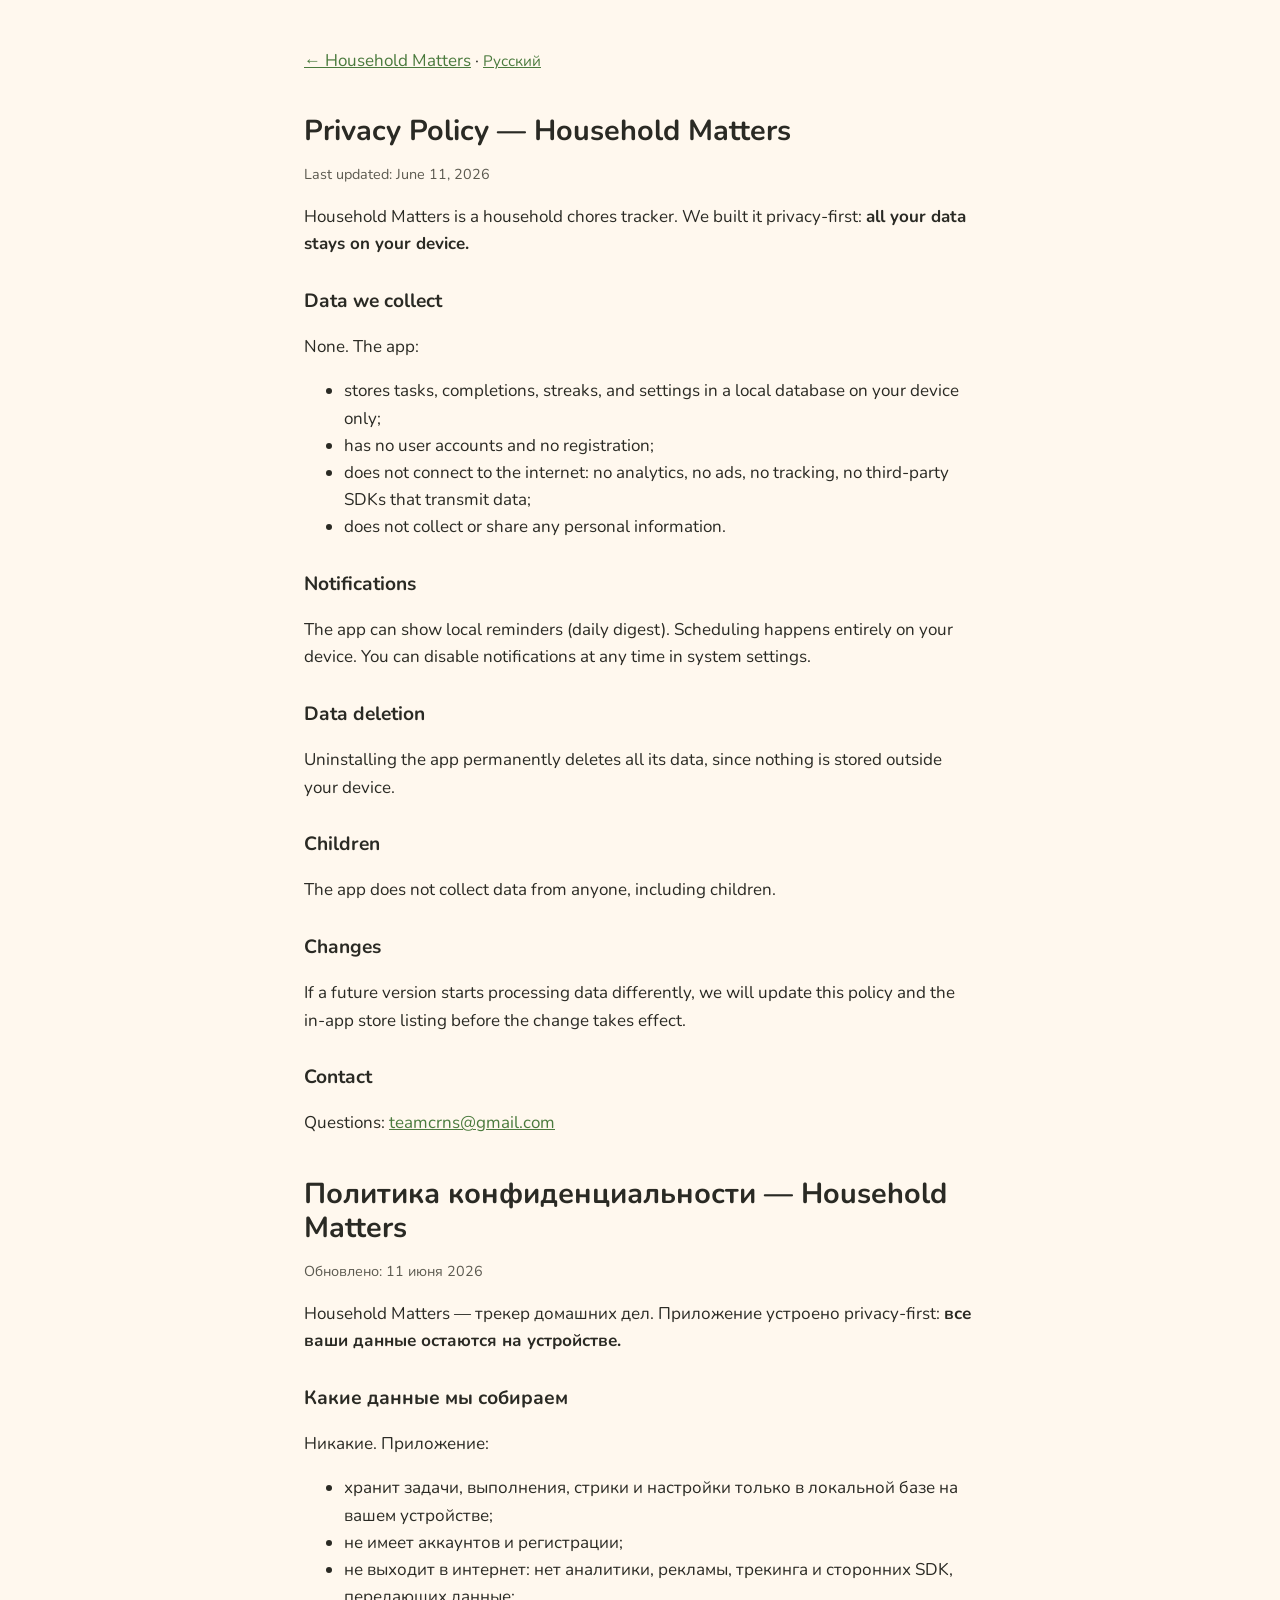
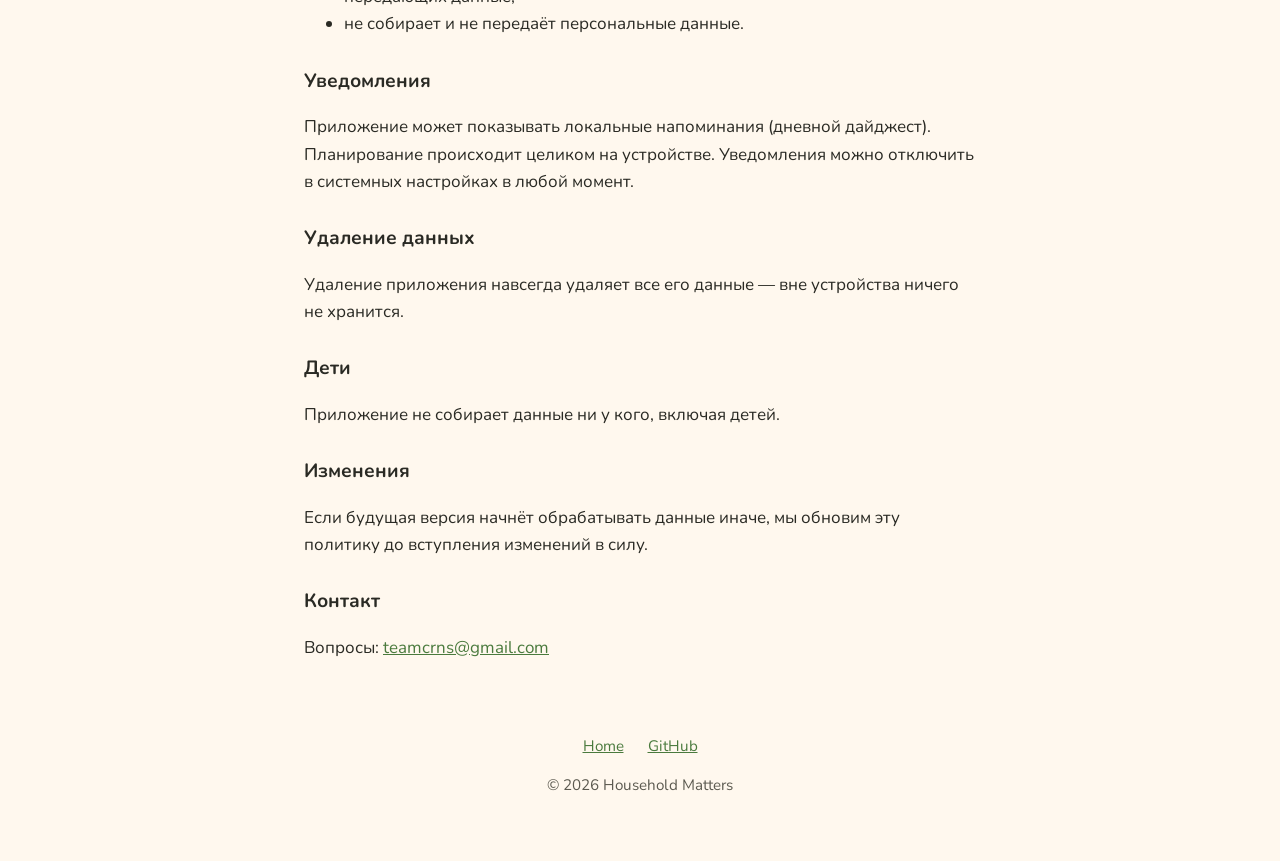
==== privacy.html @ 1ef6ef4f "Add landing page + privacy policy for Household Matters Static GitHub Pages site: flower-themed land" ====
<!DOCTYPE html>
<html lang="en">
<head>
  <meta charset="UTF-8">
  <meta name="viewport" content="width=device-width, initial-scale=1.0">
  <title>Privacy Policy — Household Matters</title>
  <meta name="description" content="Household Matters privacy policy. No data collected, fully offline, nothing leaves your device.">
  <link rel="icon" href="assets/logo.svg">
  <link rel="preconnect" href="https://fonts.googleapis.com">
  <link href="https://fonts.googleapis.com/css2?family=Nunito:wght@400;700;800&display=swap" rel="stylesheet">
  <link rel="stylesheet" href="styles.css">
</head>
<body>
  <main class="wrap">
    <p><a href="index.html">← Household Matters</a> · <a class="lang-switch" href="#ru">Русский</a></p>

    <article id="en">
      <h1>Privacy Policy — Household Matters</h1>
      <p class="updated">Last updated: June 11, 2026</p>
      <p>Household Matters is a household chores tracker. We built it privacy-first:
        <strong>all your data stays on your device.</strong></p>

      <h2>Data we collect</h2>
      <p>None. The app:</p>
      <ul>
        <li>stores tasks, completions, streaks, and settings in a local database on your device only;</li>
        <li>has no user accounts and no registration;</li>
        <li>does not connect to the internet: no analytics, no ads, no tracking, no third-party SDKs that transmit data;</li>
        <li>does not collect or share any personal information.</li>
      </ul>

      <h2>Notifications</h2>
      <p>The app can show local reminders (daily digest). Scheduling happens entirely on your device.
        You can disable notifications at any time in system settings.</p>

      <h2>Data deletion</h2>
      <p>Uninstalling the app permanently deletes all its data, since nothing is stored outside your device.</p>

      <h2>Children</h2>
      <p>The app does not collect data from anyone, including children.</p>

      <h2>Changes</h2>
      <p>If a future version starts processing data differently, we will update this policy and the in-app
        store listing before the change takes effect.</p>

      <h2>Contact</h2>
      <p>Questions: <a href="mailto:teamcrns@gmail.com">teamcrns@gmail.com</a></p>
    </article>

    <article id="ru">
      <h1>Политика конфиденциальности — Household Matters</h1>
      <p class="updated">Обновлено: 11 июня 2026</p>
      <p>Household Matters — трекер домашних дел. Приложение устроено privacy-first:
        <strong>все ваши данные остаются на устройстве.</strong></p>

      <h2>Какие данные мы собираем</h2>
      <p>Никакие. Приложение:</p>
      <ul>
        <li>хранит задачи, выполнения, стрики и настройки только в локальной базе на вашем устройстве;</li>
        <li>не имеет аккаунтов и регистрации;</li>
        <li>не выходит в интернет: нет аналитики, рекламы, трекинга и сторонних SDK, передающих данные;</li>
        <li>не собирает и не передаёт персональные данные.</li>
      </ul>

      <h2>Уведомления</h2>
      <p>Приложение может показывать локальные напоминания (дневной дайджест). Планирование происходит целиком
        на устройстве. Уведомления можно отключить в системных настройках в любой момент.</p>

      <h2>Удаление данных</h2>
      <p>Удаление приложения навсегда удаляет все его данные — вне устройства ничего не хранится.</p>

      <h2>Дети</h2>
      <p>Приложение не собирает данные ни у кого, включая детей.</p>

      <h2>Изменения</h2>
      <p>Если будущая версия начнёт обрабатывать данные иначе, мы обновим эту политику до вступления
        изменений в силу.</p>

      <h2>Контакт</h2>
      <p>Вопросы: <a href="mailto:teamcrns@gmail.com">teamcrns@gmail.com</a></p>
    </article>
  </main>

  <footer>
    <nav>
      <a href="index.html">Home</a>
      <a href="https://github.com/relocmed/householdmetters">GitHub</a>
    </nav>
    <p>© 2026 Household Matters</p>
  </footer>
</body>
</html>
---- styles.css ----
:root {
  --bg: #FFF8EE;
  --surface: #FFFFFF;
  --text: #2A2A24;
  --text-soft: #5C5A50;
  --green: #4A7A3D;
  --green-bright: #7FB069;
  --terracotta: #D85A30;
  --radius: 16px;
}

* { box-sizing: border-box; }

body {
  margin: 0;
  font-family: "Nunito", -apple-system, "Segoe UI", Roboto, sans-serif;
  font-size: 17px;
  line-height: 1.6;
  color: var(--text);
  background: var(--bg);
}

.wrap {
  max-width: 720px;
  margin: 0 auto;
  padding: 24px;
}

header.hero {
  text-align: center;
  padding: 56px 24px 32px;
}

.hero img.logo {
  width: 128px;
  height: 128px;
}

h1 {
  font-size: 2.2rem;
  line-height: 1.2;
  margin: 16px 0 8px;
}

.tagline {
  font-size: 1.2rem;
  color: var(--text-soft);
  margin: 0 auto;
  max-width: 32ch;
}

.decay-strip {
  display: flex;
  justify-content: center;
  align-items: center;
  gap: 8px;
  margin: 40px auto 8px;
  flex-wrap: wrap;
}

.decay-strip img {
  width: 72px;
  height: 72px;
  background: var(--surface);
  border-radius: var(--radius);
  padding: 8px;
  box-shadow: 0 2px 8px rgba(42, 42, 36, 0.08);
}

.decay-strip .arrow {
  color: var(--text-soft);
  flex-shrink: 0;
}

.decay-caption {
  text-align: center;
  color: var(--text-soft);
  font-size: 0.95rem;
  margin-bottom: 48px;
}

.features {
  display: grid;
  grid-template-columns: repeat(auto-fit, minmax(220px, 1fr));
  gap: 16px;
  padding: 0;
  margin: 32px 0;
  list-style: none;
}

.features li {
  background: var(--surface);
  border-radius: var(--radius);
  padding: 20px;
  box-shadow: 0 2px 8px rgba(42, 42, 36, 0.06);
}

.features h3 {
  margin: 0 0 6px;
  font-size: 1.05rem;
  color: var(--green);
}

.features p {
  margin: 0;
  font-size: 0.95rem;
  color: var(--text-soft);
}

.features svg {
  width: 28px;
  height: 28px;
  stroke: var(--green-bright);
  margin-bottom: 10px;
}

a { color: var(--green); }

a:focus-visible {
  outline: 3px solid var(--green-bright);
  outline-offset: 2px;
  border-radius: 4px;
}

footer {
  text-align: center;
  padding: 32px 24px 48px;
  color: var(--text-soft);
  font-size: 0.95rem;
}

footer nav {
  display: flex;
  gap: 24px;
  justify-content: center;
  margin-bottom: 12px;
  flex-wrap: wrap;
}

/* privacy page */
article h1 { font-size: 1.8rem; margin-top: 40px; }
article h2 { font-size: 1.2rem; margin-top: 28px; }
article { max-width: 68ch; }
.lang-switch {
  display: inline-block;
  margin-top: 8px;
  font-size: 0.95rem;
}
.updated { color: var(--text-soft); font-size: 0.9rem; }
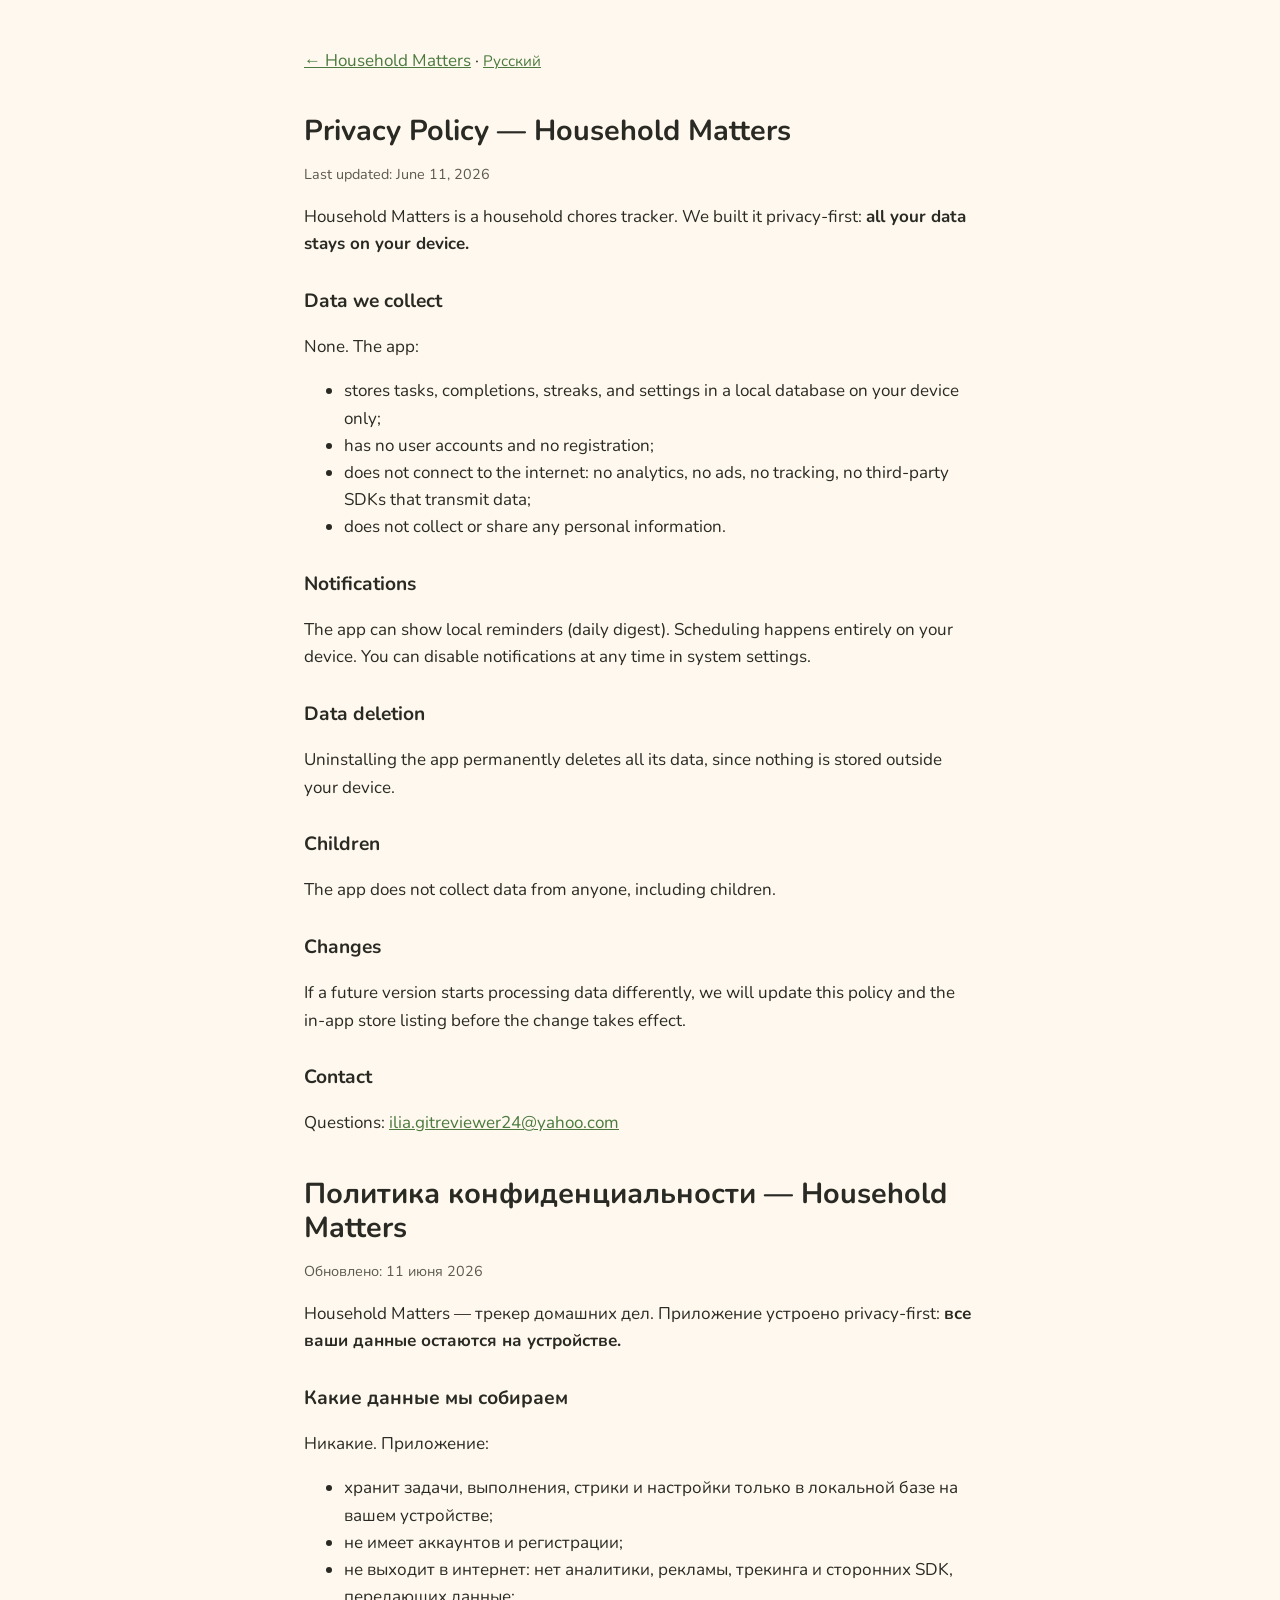
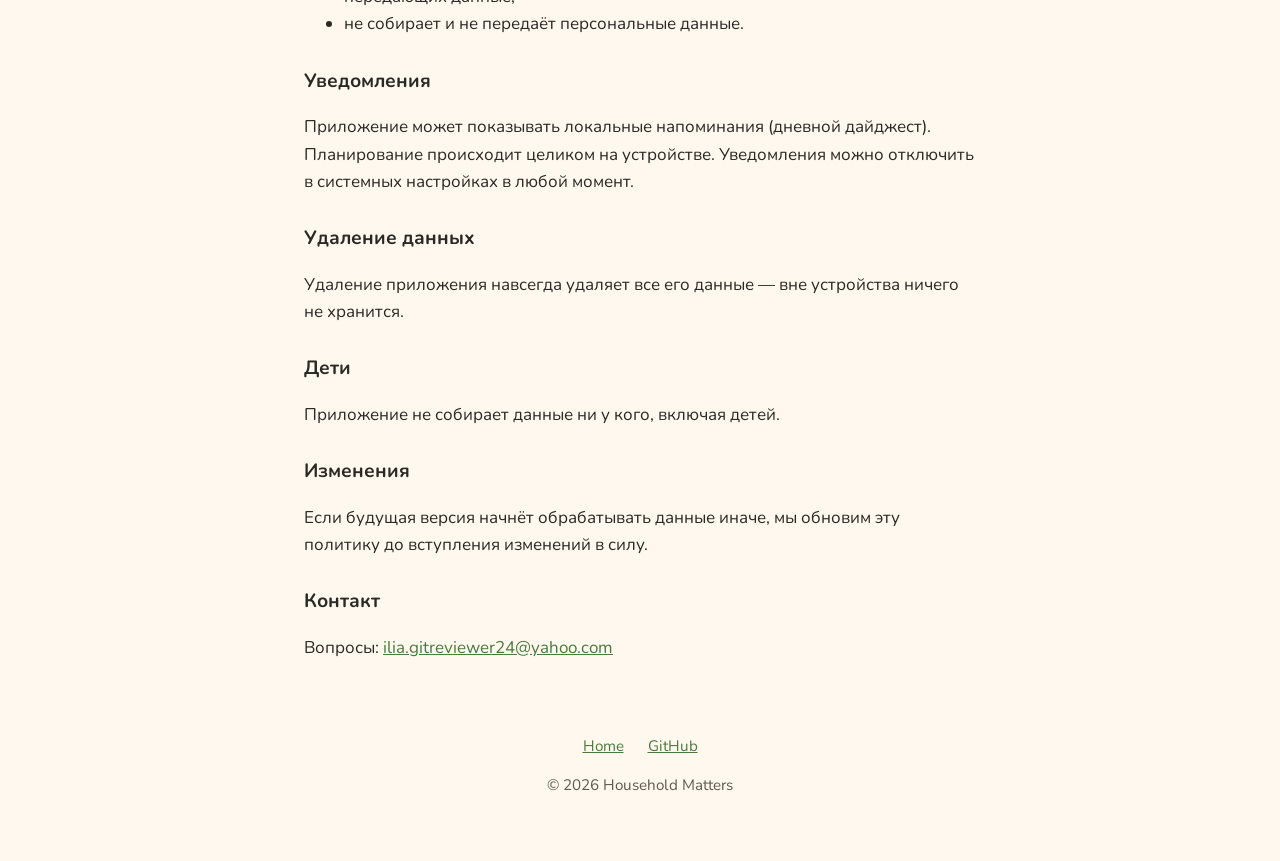
==== commit ef51d7b5: "Update contact email to ilia.gitreviewer24@yahoo.com Co-Authored-By: Claude Opus 4.8 <noreply@anthro" ====
--- a/privacy.html
+++ b/privacy.html
@@ -44,7 +44,7 @@
         store listing before the change takes effect.</p>
 
       <h2>Contact</h2>
-      <p>Questions: <a href="mailto:teamcrns@gmail.com">teamcrns@gmail.com</a></p>
+      <p>Questions: <a href="mailto:ilia.gitreviewer24@yahoo.com">ilia.gitreviewer24@yahoo.com</a></p>
     </article>
 
     <article id="ru">
@@ -77,7 +77,7 @@
         изменений в силу.</p>
 
       <h2>Контакт</h2>
-      <p>Вопросы: <a href="mailto:teamcrns@gmail.com">teamcrns@gmail.com</a></p>
+      <p>Вопросы: <a href="mailto:ilia.gitreviewer24@yahoo.com">ilia.gitreviewer24@yahoo.com</a></p>
     </article>
   </main>
 
